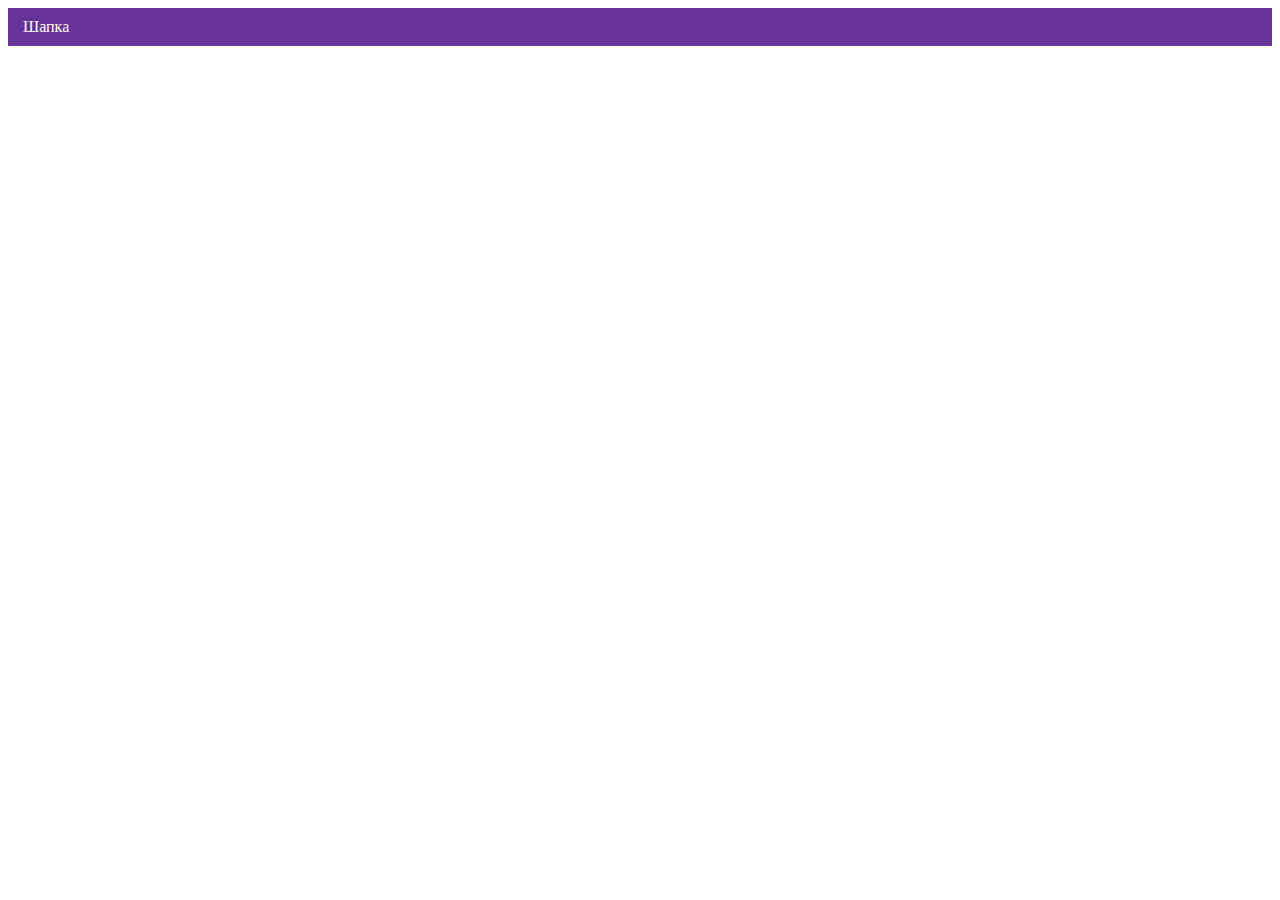
==== index.html @ 22b4818e "Deploying to gh-pages from @ htmlacademy-adaptive/572325-cat-energy-32@078c5bddddd237cd7c69d7fae1dd5" ====
<!DOCTYPE html><html class="page" lang="ru"><head><meta charset="UTF-8"><title>Название проекта</title><meta name="viewport" content="width=device-width,initial-scale=1"><link rel="stylesheet" href="styles/styles.css"><script src="scripts/index.js" defer="defer"></script></head><body class="page__body"><header class="header">Шапка</header></body></html>
---- styles/styles.css ----
.header{color:#fff;background-color:#639;padding:10px 15px}
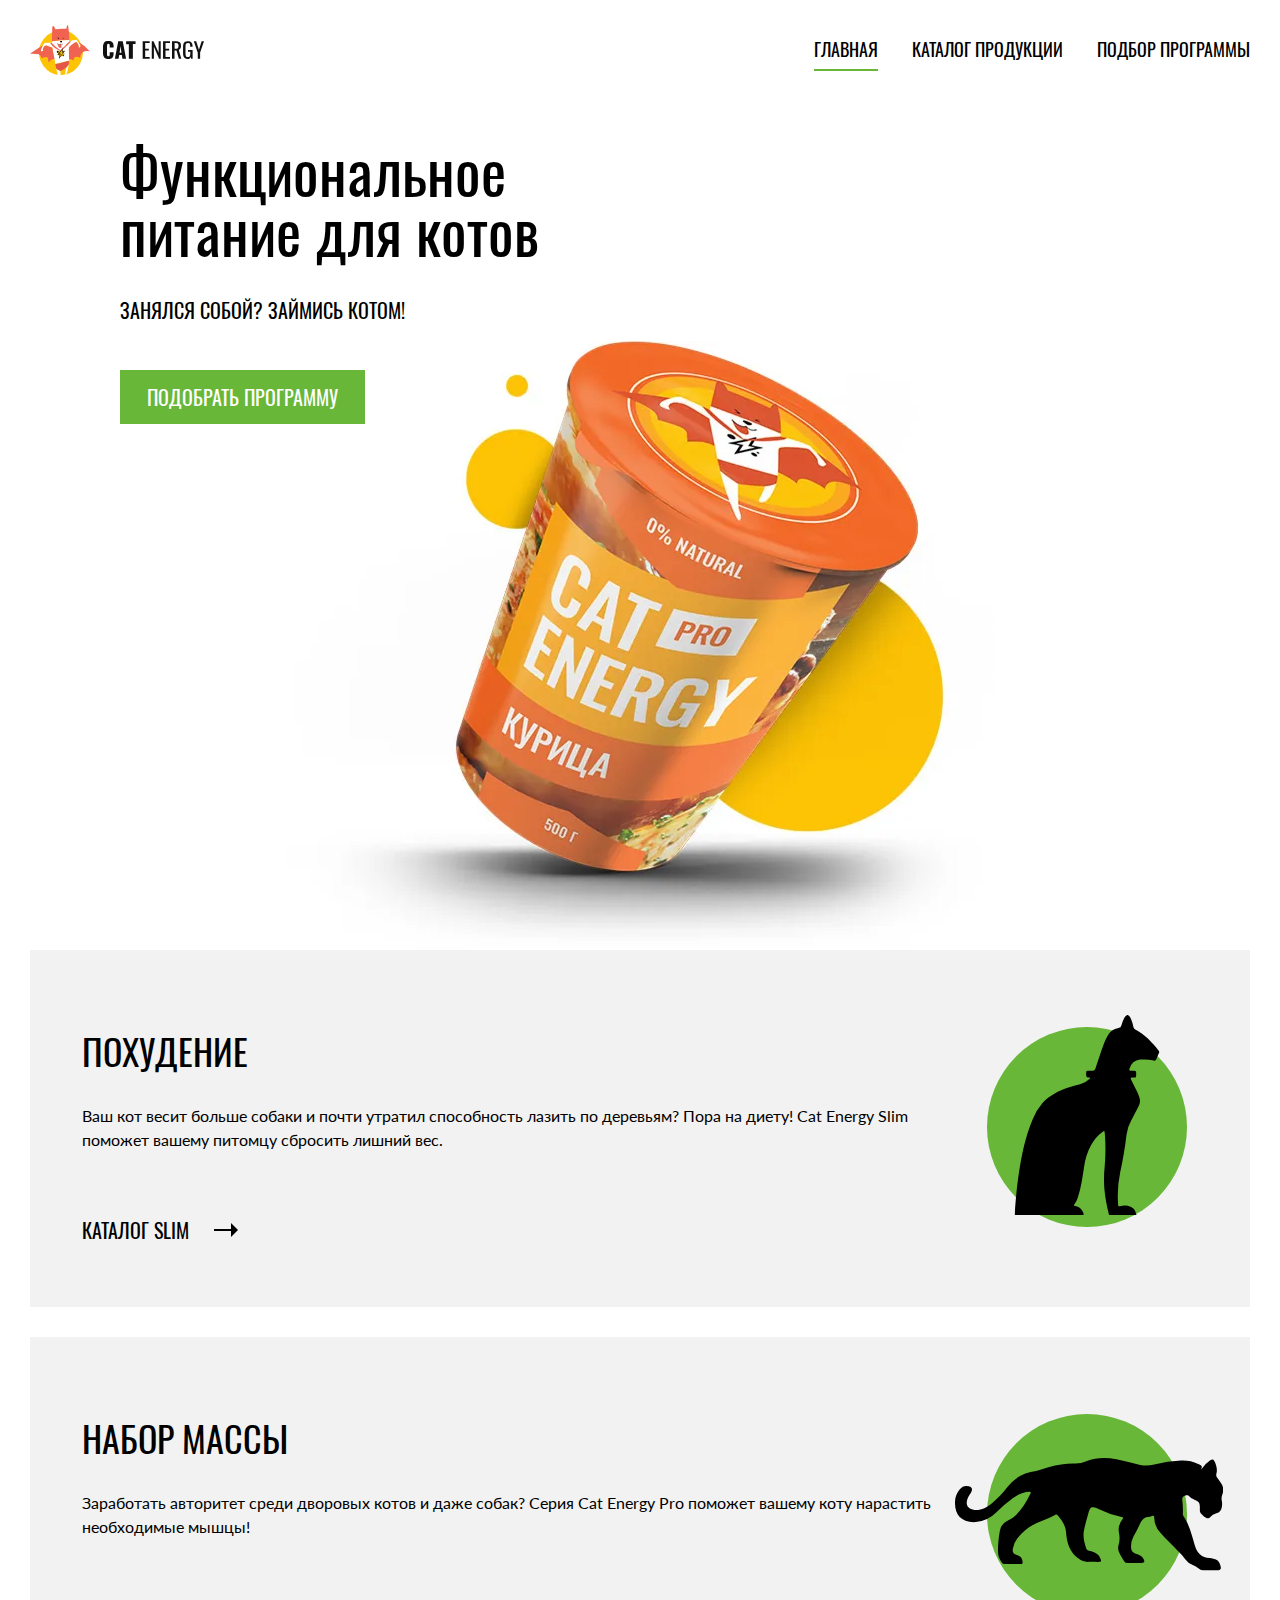
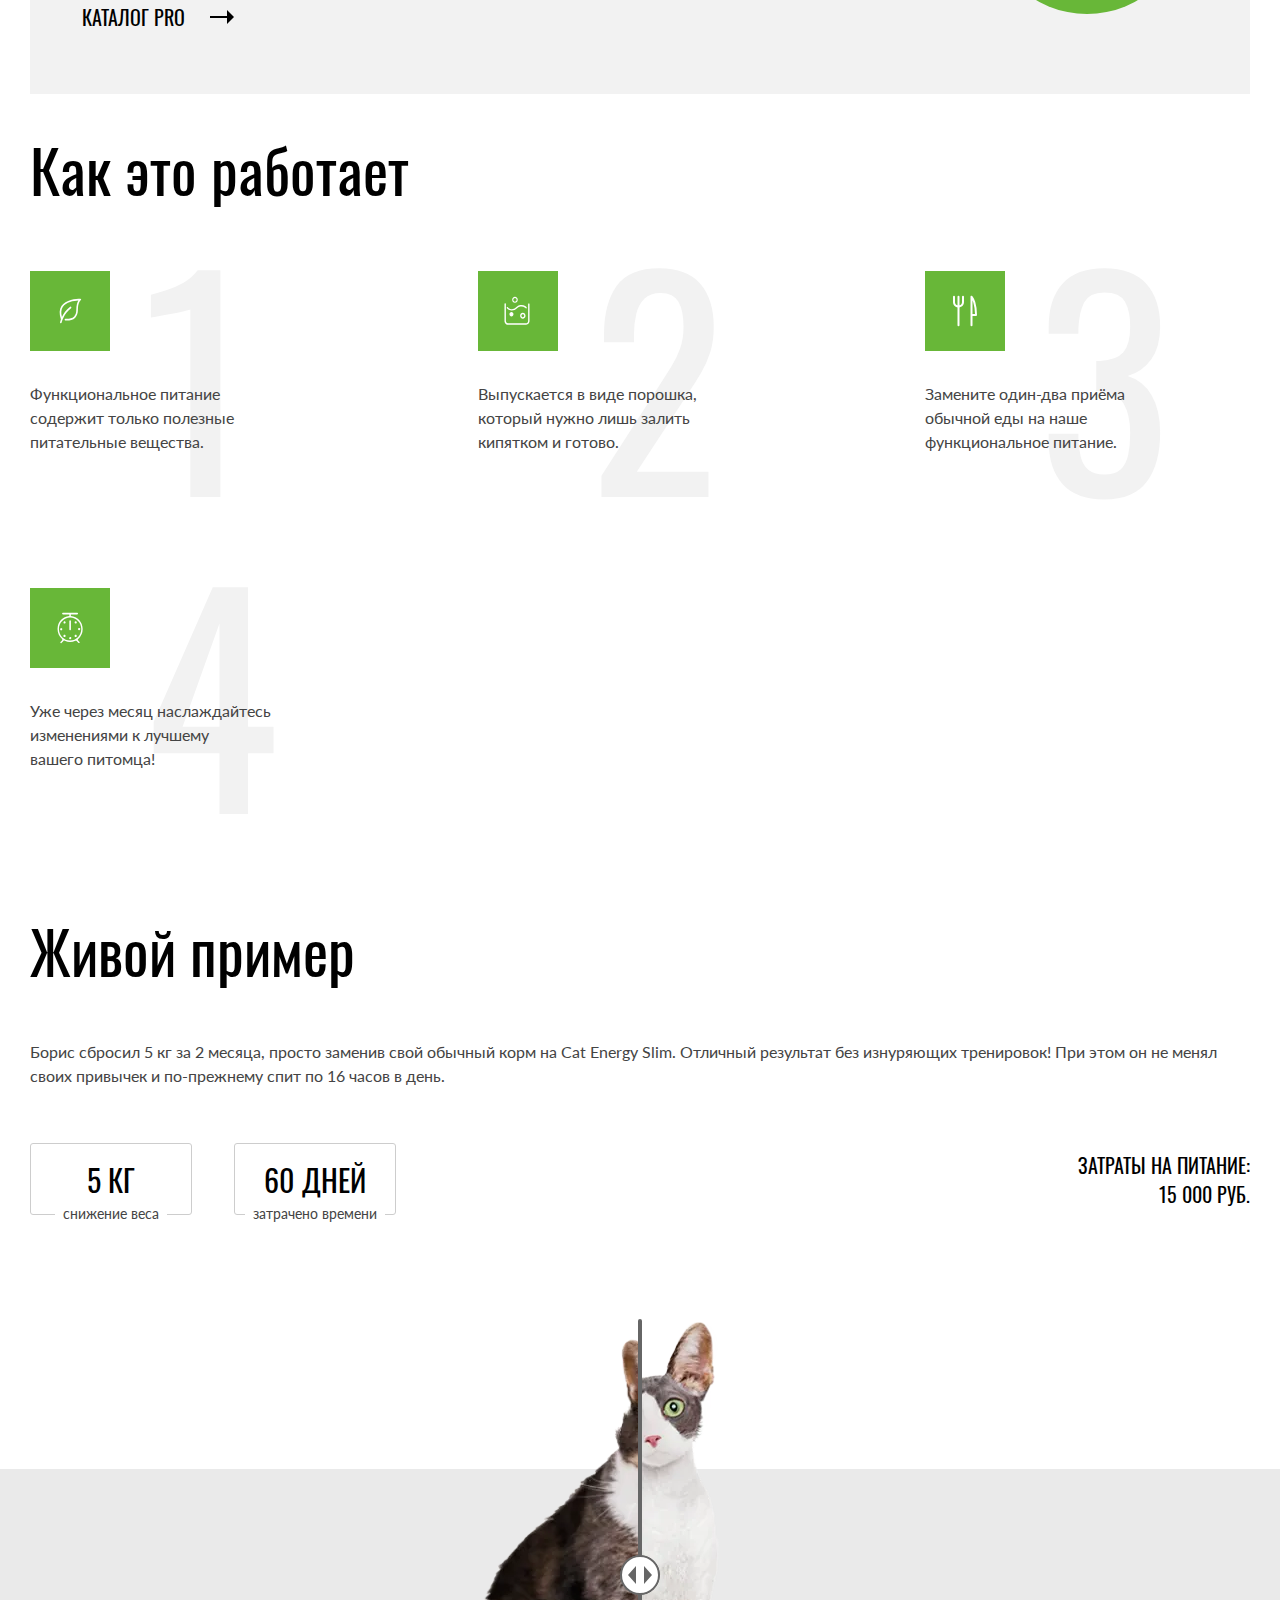
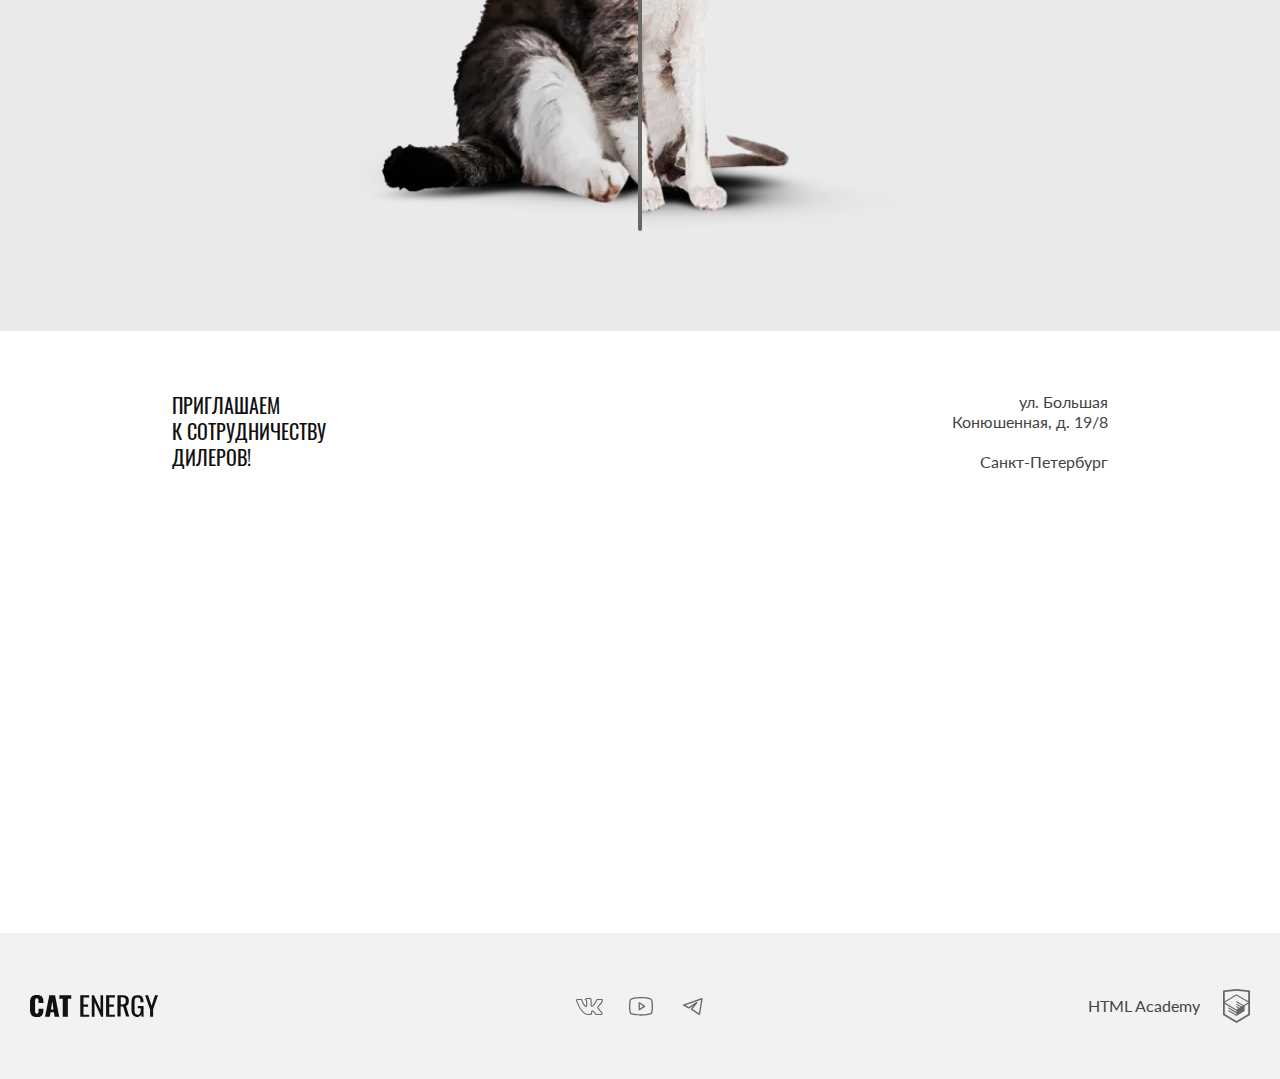
==== commit 690d582c: "Deploying to gh-pages from @ htmlacademy-adaptive/572325-cat-energy-32@dee04a40d681d9922bd56f608c35f" ====
--- a/index.html
+++ b/index.html
@@ -1 +1 @@
-<!DOCTYPE html><html class="page" lang="ru"><head><meta charset="UTF-8"><title>Название проекта</title><meta name="viewport" content="width=device-width,initial-scale=1"><link rel="stylesheet" href="styles/styles.css"><script src="scripts/index.js" defer="defer"></script></head><body class="page__body"><header class="header">Шапка</header></body></html>+<!DOCTYPE html><html class="page" lang="ru"><head><meta charset="UTF-8"><title>CAT Energy - Главная</title><meta name="viewport" content="width=device-width,initial-scale=1"><link rel="stylesheet" href="styles/styles.css"><link rel="preload" href="fonts/oswald/oswaldregular.woff2" as="font" type="font/woff2" crossorigin="anonymous"><link rel="icon" href="favicon.ico"><link rel="icon" href="favicons/icon.svg" type="image/svg+xml"><link rel="apple-touch-icon" href="favicons/apple-icon.png"><link rel="manifest" href="manifest.webmanifest"><script src="scripts/index.js" defer="defer"></script></head><body class="page__body"><header class="main-header main-header--index container"><!-- linthtml-disable --> <a class="main-header__logo" aria-current="page"><picture><source media="(min-width: 1440px)" srcset="images/logo-desktop.svg" width="70" height="59" type="image/svg+xml"><source media="(min-width: 768px)" srcset="images/logo-tablet.svg" width="60" height="50" type="image/svg+xml"><img src="images/logo-mobile.svg" width="33" height="38" alt="Логотип"></picture><picture><img class="main-header__logo-txt" src="images/logo-txt.svg" width="101" height="18" alt="Cat Energy"></picture></a><!-- linthtml-enable --><nav class="main-nav main-nav--index"><ul class="main-nav__list no-js"><li class="main-nav__item main-nav__item--current"><!-- linthtml-disable --> <a class="main-nav__link" aria-current="page">Главная</a><!-- linthtml-enable --></li><li class="main-nav__item"><a class="main-nav__link" href="catalog.html">Каталог продукции</a></li><li class="main-nav__item"><a class="main-nav__link" href="#">Подбор программы</a></li></ul></nav></header><main class="page__content"><section class="promo"><div class="promo__wrapper container"><h1 class="promo__title">Функциональное<br>питание для котов</h1><p class="promo__slogan">Занялся собой? Займись котом!</p><picture><source width="552" height="499" type="image/webp" media="(min-width: 1440px)" srcset="images/webp/promo@1x.webp, images/webp/promo@2x.webp 2x"><source width="709" height="609" type="image/webp" media="(min-width: 768px)" srcset="images/webp/promo-tablet@1x.webp, images/webp/promo-tablet@2x.webp 2x"><source type="image/webp" srcset="images/webp/promo-mobile@1x.webp, images/webp/promo-mobile@2x.webp 2x"><source width="552" height="499" type="image/png" media="(min-width: 1440px)" srcset="images/promo@1x.png, images/promo@2x.png 2x"><source width="709" height="609" type="image/png" media="(min-width: 768px)" srcset="images/promo-tablet@1x.png, images/promo-tablet@2x.png 2x"><img class="promo__img" src="images/promo-mobile@1x.png" srcset="images/promo-mobile@2x.png 2x" width="280" height="270" alt="Образец продукции Cat Energy со вкусом курицы"></picture><a class="promo__link btn" href="#">подобрать программу</a></div></section><section class="usage container"><h2 class="visually-hidden">Назначение питания</h2><ul class="usage__list"><li class="usage__item"><div class="usage__item-decor"></div><h3 class="usage__item-title">похудение</h3><p class="usage__item-text">Ваш кот весит больше собаки и почти утратил способность лазить по деревьям? Пора на диету! Cat Energy Slim поможет вашему питомцу сбросить лишний вес.</p><a class="usage__item-link" href="#">каталог slim</a></li><li class="usage__item"><div class="usage__item-decor"></div><h3 class="usage__item-title">набор массы</h3><p class="usage__item-text">Заработать авторитет среди дворовых котов и даже собак? Серия Cat Energy Pro поможет вашему коту нарастить необходимые мышцы!</p><a class="usage__item-link" href="#">каталог pro</a></li></ul></section><section class="guide container"><h2 class="guide__title">Как это работает</h2><ol class="guide__list"><li class="guide__item guide__item-1">Функциональное питание содержит только полезные питательные вещества.</li><li class="guide__item guide__item-2">Выпускается в виде порошка, который нужно лишь залить кипятком и готово.</li><li class="guide__item guide__item-3">Замените один-два приёма обычной еды на наше функциональное питание.</li><li class="guide__item guide__item-4">Уже через месяц наслаждайтесь изменениями к лучшему вашего&nbsp;питомца!</li></ol></section><article class="results"><div class="results__wrapper container"><h2 class="visually-hidden">Результаты употребления Cat Energy</h2><h3 class="results__title">Живой пример</h3><p class="results__text">Борис сбросил 5 кг за 2 месяца, просто заменив свой обычный корм на Cat Energy Slim. Отличный результат без&nbsp;изнуряющих тренировок! При этом он не менял своих привычек и по-прежнему спит по 16 часов в день.</p><div class="results__stats"><dl class="results__list"><div class="results__item"><dt class="results__name">снижение веса</dt><dd class="results__value">5 КГ</dd></div><div class="results__item"><dt class="results__name">затрачено времени</dt><dd class="results__value">60 ДНЕЙ</dd></div></dl><dl class="results__cost"><dt>Затраты на питание:</dt><dd>15 000 РУБ.</dd></dl></div><div class="results__slider results-slider"><picture><source width="560" height="512" type="image/webp" media="(min-width: 768px)" srcset="images/webp/before-tablet@1x.webp, images/webp/before-tablet@2x.webp 2x"><source type="image/webp" srcset="images/webp/before-mobile@1x.webp, images/webp/before-mobile@2x.webp 2x"><source width="560" height="512" type="image/png" media="(min-width: 768px)" srcset="images/before-tablet@1x.png, images/before-tablet@2x.png 2x"><img class="results-slider__img-before" src="images/before-mobile@1x.png" srcset="images/before-mobile@2x.png 2x" width="280" height="256" alt="Кот Борис с лишним весом"></picture><button class="results-slider__btn" type="button"><span class="visually-hidden">Оцените разницу</span></button><picture><source width="560" height="512" type="image/webp" media="(min-width: 768px)" srcset="images/webp/after-tablet@1x.webp, images/webp/after-tablet@2x.webp 2x"><source type="image/webp" srcset="images/webp/after-mobile@1x.webp, images/webp/after-mobile@2x.webp 2x"><source width="560" height="512" type="image/png" media="(min-width: 768px)" srcset="images/after-tablet@1x.png, images/after-tablet@2x.png 2x"><img class="results-slider__img-after" src="images/after-mobile@1x.png" srcset="images/after-mobile@2x.png 2x" width="280" height="256" alt="Кот Борис после диетпитания от Cat Energy"></picture></div></div></article></main><footer class="main-footer"><section class="main-footer__where"><div class="main-footer__invitation"><h2 class="main-footer__title">Приглашаем<br>к сотрудничеству дилеров!</h2><address class="main-footer__address">ул. Большая Конюшенная, д.&nbsp;19/8<p>Санкт-Петербург</p></address></div><picture><source width="1440" height="400" type="image/webp" media="(min-width: 1440px)" srcset="images/webp/map@1x.webp, images/webp/map@2x.webp 2x"><source width="768" height="400" type="image/webp" media="(min-width: 768px)" srcset="images/webp/map-tablet@1x.webp, images/webp/map-tablet@2x.webp 2x"><source type="image/webp" srcset="images/webp/map-mobile@1x.webp, images/webp/map-mobile@2x.webp 2x"><source width="1440" height="400" type="image/png" media="(min-width: 1440px)" srcset="images/map@1x.png, images/map@2x.png 2x"><source width="768" height="400" type="image/png" media="(min-width: 768px)" srcset="images/map-tablet@1x.png, images/map-tablet@2x.png 2x"><img class="main-footer__map" src="images/map-mobile@1x.png" srcset="images/map-mobile@2x.png 2x" width="320" height="362" alt="Наше местонахождение на карте"></picture></section><section class="main-footer__contacts"><h2 class="visually-hidden">Наши контакты в интернете</h2><div class="main-footer__contacts-wrapper container"><img class="main-footer__logo" src="images/logo-txt.svg" width="128" height="24" alt="Логотип Cat Energy"><ul class="main-footer__social social"><li class="social__item"><a class="social__link social__link--vk" href="#"><span class="visually-hidden">Мы в ВКонтакте</span></a></li><li class="social__item"><a class="social__link social__link--yt" href="#"><span class="visually-hidden">Мы в Youtube</span></a></li><li class="social__item"><a class="social__link social__link--tg" href="#"><span class="visually-hidden">Мы в Telegram</span></a></li></ul><a class="main-footer__copyright" href="https://htmlacademy.ru/intensive/adaptive">HTML Academy</a></div></section></footer></body></html>--- a/styles/styles.css
+++ b/styles/styles.css
@@ -1 +1 @@
-.header{color:#fff;background-color:#639;padding:10px 15px}+@font-face{font-family:Lato;font-weight:400;font-style:normal;src:url(../fonts/lato/Lato-Regular.woff2)format("woff2");font-display:swap}@font-face{font-family:Oswald;font-weight:400;font-style:normal;src:url(../fonts/oswald/oswaldregular.woff2)format("woff2");font-display:swap}*,:before,:after{box-sizing:border-box}body{color:#444;margin:0;font-family:Lato,sans-serif;font-size:14px;line-height:18px}@media (width>=768px){body{font-size:16px;line-height:1.5}}img{object-fit:contain;max-width:100%;display:block}a{text-decoration:none;display:block}h1,h2,h3{margin:0;font-weight:400}p,dl,dd{margin:0}ul,ol{margin:0;padding:0;list-style:none}.container{padding-inline:20px}@media (width>=768px){.container{padding-inline:30px}}@media (width>=1440px){.container{width:1440px;margin:0 auto;padding-inline:110px}}.visually-hidden{white-space:nowrap;-webkit-clip-path:inset(100%);clip-path:inset(100%);clip:rect(0 0 0 0);border:0;width:1px;height:1px;margin:-1px;padding:0;position:absolute;overflow:hidden}.page{height:100%}.page__body{flex-direction:column;min-width:320px;min-height:100%;display:flex}.page-content{flex-grow:1}.page__title{color:#000;margin-block:28px 41px;font-family:Oswald,sans-serif;font-size:36px;line-height:1}@media (width>=768px){.page__title{color:#000;margin-top:40px;font-family:Oswald,sans-serif;font-size:60px;line-height:1}}@media (width>=1440px){.page__title{margin-top:20px}}.btn{text-transform:uppercase;color:#fff;text-align:center;background-color:#68b738;padding:10px 30px;font-family:Oswald,sans-serif;font-size:16px;line-height:1.25}@media (width>=768px){.btn:not(.btn--product):not(.btn--more){font-size:20px;line-height:26px}}.btn:hover{background-color:#5eaa2f}.btn:active{color:#ffffff4d}.btn--subscribe{color:#fff;border:none;padding:15px 30px;font-size:20px;line-height:26px}.btn--subscribe:disabled{cursor:not-allowed;background-color:#f2f2f2}.btn--more{color:#444;background-color:#f2f2f2}.btn--more:hover{background-color:#ebebeb}.btn--more:active{color:#4444444d}.main-header{justify-content:space-between;align-items:center;padding:13px 20px;display:flex;position:relative}@media (width<=768px){.main-header{border-bottom:1px solid #d9d9d9}}@media (width>=768px){.main-header{padding:25px 30px}}@media (width>=1440px){.main-header{padding:55px 110px}.main-header--index{position:absolute;left:0;right:0}}.main-header__logo{justify-content:space-between;align-items:center;width:calc(50% + 50px);display:flex}@media (width>=768px){.main-header__logo{gap:13px;width:auto}}.main-header__logo[href]:hover{opacity:.8}.main-header__logo[href]:active{opacity:.6}@media (width>=1440px){.main-header__logo-txt{width:118px;height:21px}}.main-nav{max-width:65%}@media (width>=1440px){.main-nav{max-width:45%}}.main-nav__list{display:none}@media (width>=768px){.main-nav__list{flex-wrap:wrap;justify-content:end;gap:22px 34px;display:flex}}.main-nav__link{color:#000;text-transform:uppercase;font-family:Oswald,sans-serif;font-size:20px;line-height:1}@media (width>=768px){.main-nav__link{color:#000;font-size:18px;line-height:24px}}@media (width>=1440px){.main-nav__link{color:#000;font-size:20px;line-height:1.5}.main-nav--index .main-nav__link{color:#fff}}.main-nav__link[href]:hover{opacity:.6}.main-nav__link[href]:active{opacity:.3}.main-nav__toggle{cursor:pointer;background-color:#fff;border:none;align-content:center;gap:6px;width:24px;height:24px;padding:0;display:grid}@media (width>=768px){.main-nav__toggle,.main-nav__toggle .main-nav__toggle--open{display:none}}.main-nav__toggle-line,.main-nav__toggle:before,.main-nav__toggle:after{content:"";background-color:#000;height:2px;transition:all .3s;display:block}.main-nav__toggle--open{gap:16px;width:25px;height:25px;position:relative;left:7px}.main-nav__toggle--open:before{transform-origin:0;transform:rotate(46deg)}.main-nav__toggle--open:after{transform-origin:0;transform:rotate(-47deg)}.main-nav__toggle--open .main-nav__toggle-line{display:none}@media (width<768px){.main-nav__toggle--open+.main-nav__list,.no-js{text-align:center;background-color:#fff;border-bottom:1px solid #e6e6e6;width:100%;display:grid;position:absolute;top:100%;left:0}.main-nav__item{border-top:1px solid #e6e6e6;padding:23px 20px}}@media (width>=768px){.main-nav__item--current:after{content:"";background-color:#68b738;height:2px;display:block;position:relative;top:8px}}@media (width>=768px) and (width>=1440px){.main-nav--index .main-nav__item--current:after{background-color:#fff}}.promo{background-repeat:no-repeat}@media (width<768px){.promo{background-image:-webkit-linear-gradient(#68b738d9 302px,#fff 50%),-webkit-linear-gradient(90deg,#444 calc(50% - 160px),#0000 30% 70%,#444 calc(50% + 160px)),-webkit-image-set(url(../images/webp/promo-bg-mobile@1x.webp) 1x type("image/webp"),url(../images/webp/promo-bg-mobile@2x.webp) 2x type("image/webp"),url(../images/promo-bg-mobile@1x.jpg) 1x type("image/jpg"),url(../images/promo-bg-mobile@2x.jpg) 2x type("image/jpg"));background-image:linear-gradient(#68b738d9 302px,#fff 50%),linear-gradient(90deg,#444 calc(50% - 160px),#0000 30% 70%,#444 calc(50% + 160px)),image-set("../images/webp/promo-bg-mobile@1x.webp" 1x type("image/webp"),"../images/webp/promo-bg-mobile@2x.webp" 2x type("image/webp"),"../images/promo-bg-mobile@1x.jpg" 1x type("image/jpg"),"../images/promo-bg-mobile@2x.jpg" 2x type("image/jpg"));background-position:top;margin-bottom:20px}}@media (width>=1440px){.promo{background-color:#4e4e52;background-image:-webkit-linear-gradient(90deg,#fff 50%,#68b738d9 50%),-webkit-image-set(url(../images/webp/promo-bg-desktop@1x.webp) 1x type("image/webp"),url(../images/webp/promo-bg-desktop@2x.webp) 2x type("image/webp"),url(../images/promo-bg-desktop@1x.jpg) 1x type("image/jpg"),url(../images/promo-bg-desktop@2x.jpg) 2x type("image/jpg")),-webkit-linear-gradient(90deg,#0000 80%,#404040);background-image:linear-gradient(90deg,#fff 50%,#68b738d9 50%),image-set("../images/webp/promo-bg-desktop@1x.webp" 1x type("image/webp"),"../images/webp/promo-bg-desktop@2x.webp" 2x type("image/webp"),"../images/promo-bg-desktop@1x.jpg" 1x type("image/jpg"),"../images/promo-bg-desktop@2x.jpg" 2x type("image/jpg")),linear-gradient(90deg,#0000 80%,#404040);background-position:50%,calc(80% + 410px) 0}}.promo__wrapper{text-align:center;color:#fff;justify-items:center;padding-top:27px;font-family:Oswald,sans-serif;display:grid}@media (width>=768px){.promo__wrapper{text-align:left;padding-top:40px}.promo__wrapper>:not(picture){justify-self:start;margin-inline:90px}}@media (width>=1440px){.promo__wrapper{grid-template-columns:50% 1fr;padding-block:145px 50px}.promo__wrapper>:not(picture){margin-inline:80px}}.promo__title{color:#fff;margin-bottom:25px;font-size:36px;line-height:1}@media (width>=768px){.promo__title{color:#000;margin-bottom:40px;font-size:60px;line-height:1}}@media (width>=1440px){.promo__title{margin-top:80px}}.promo__slogan{text-transform:uppercase;margin-bottom:29px;line-height:1}@media (width>=768px){.promo__slogan{color:#000;margin-bottom:50px;font-size:20px;line-height:1}}@media (width>=768px) and (width<1440px){.promo__img{margin-top:-83px}}@media (width<768px){.promo__link{width:280px;margin-top:3px}}@media (width>=768px){.promo__link{grid-row:3;padding:14px 27px}}@media (width>=1440px){.promo picture{grid-area:1/2/span 4;margin-left:-385px}}.usage__item{background-color:#f2f2f2;grid-template-columns:auto 1fr;align-items:center;padding:24px 20px 22px;display:grid;position:relative}.usage__item-decor{background-color:#68b738;border-radius:50%;width:50px;height:50px}.usage__item-decor:before{content:"";height:100%;display:block}.usage__item:nth-child(odd) .usage__item-decor:before{background:url(../icons/stack.svg#cat-usage1) 50% no-repeat;margin-top:-6%}.usage__item:nth-child(2n) .usage__item-decor:before{background:url(../icons/stack.svg#cat-usage2) 50% no-repeat;width:134%;margin-left:-16%}.usage__item-title{text-transform:uppercase;color:#000;grid-column:2;margin-left:20px;font-family:Oswald,sans-serif;font-size:24px;line-height:37px}.usage__item-text,.usage__item-link{grid-column:1/span 2}@media (width>=768px) and (width<1440px){.usage__item-text,.usage__item-link{grid-column:1}}.usage__item-link{text-transform:uppercase;color:#000;align-items:center;gap:15px;width:-moz-fit-content;width:fit-content;margin-top:20px;font-family:Oswald,sans-serif;font-size:16px;line-height:1;transition:all .2s;display:flex;position:relative}.usage__item-link:before{content:"";border:7px solid #0000;border-left-color:#000;position:absolute;right:-13px}.usage__item-link:after{content:"";background-color:#000;width:18px;height:2px;transition:width .3s,opacity .3s}.usage__item-link:hover:after{width:26px}.usage__item-link:active{opacity:.3}@media (width<768px){.usage__item{margin-bottom:20px}.usage__item-text{border-bottom:1px solid #d9d9d9;padding-block:22px}}@media (width>=768px) and (width<1440px){.usage__item{grid-template-columns:1fr auto;column-gap:53px;margin-bottom:30px}.usage__item-decor{grid-area:1/2/span 3;align-self:end;width:200px;height:200px;margin-bottom:23px}.usage__item-title{grid-column:1;margin-bottom:24px;margin-left:0}.usage__item-link{margin-top:52px}}@media (width>=768px){.usage{margin-bottom:45px}.usage__item{padding:77px 63px 57px 52px}.usage__item-title{color:#000;font-size:36px;line-height:1}.usage__item-text{color:#000}.usage__item-link{color:#000;gap:25px;font-size:20px;line-height:1.5}}@media (width>=1440px){.usage{margin-top:82px;margin-bottom:71px}.usage__list{flex-wrap:wrap;gap:80px;display:flex}.usage__item{width:calc(50% - 40px);padding-top:47px;padding-bottom:59px}.usage__item-title{margin-left:62px}.usage__item-decor{width:100px;height:100px}.usage__item-text{margin-top:39px}.usage__item-link{margin-top:27px}}.guide{margin-bottom:48px}.guide__title{color:#000;margin-bottom:40px;font-family:Oswald,sans-serif;font-size:36px;line-height:40px}.guide__item{gap:20px;margin-top:20px;display:flex}.guide__item:before{content:"";background-color:#68b738;background-position:50%;background-repeat:no-repeat;background-size:45%;flex-shrink:0;width:60px;height:60px}.guide__item-1:before{background-image:url(../icons/stack.svg#guide1)}.guide__item-2:before{background-image:url(../icons/stack.svg#guide2)}.guide__item-3:before{background-image:url(../icons/stack.svg#guide3)}.guide__item-4:before{background-image:url(../icons/stack.svg#guide4)}@media (width>=768px){.guide{margin-bottom:92px}.guide__title{color:#000;margin-bottom:12px;font-family:Oswald,sans-serif;font-size:60px;line-height:1}.guide__list{counter-reset:ol 0;flex-wrap:wrap;justify-content:space-between;align-items:center;row-gap:17px;display:flex}.guide__item{align-content:start;gap:31px;width:250px;min-height:280px;margin-right:75px;padding:40px 0 0;display:grid;position:relative}.guide__item:before{background-size:33%;width:80px;height:80px}.guide__item:after{counter-increment:ol 1;content:counter(ol);z-index:-1;color:#f2f2f2;font-family:Oswald,sans-serif;font-size:280px;line-height:1;position:absolute;top:0;left:45%}}@media (width>=1440px){.guide{margin-bottom:69px}.guide__item{width:245px}.guide__item:last-child{margin-right:0}}.results{background-color:#eaeaea;padding-block:25px 40px}@media (width>=768px){.results{background-image:linear-gradient(0deg,#eaeaea 462px,#fff 0);padding-block:0 100px}}@media (width>=1440px){.results{padding-bottom:75px}}.results__title{color:#000;margin-bottom:40px;font-family:Oswald,sans-serif;font-size:36px;line-height:40px}@media (width>=768px){.results__title{color:#000;margin-bottom:60px;font-family:Oswald,sans-serif;font-size:60px;line-height:1}}@media (width>=1440px){.results__title{margin-bottom:146px}}.results__text{margin-bottom:20px}@media (width>=768px){.results__text{margin-bottom:55px}}@media (width>=1440px){.results__text{margin-bottom:70px}}.results__list{flex-wrap:wrap;justify-content:space-between;align-items:center;gap:10%;display:flex}@media (width>=768px){.results__list{justify-content:start;gap:42px}}@media (width>=1440px){.results__list{margin-bottom:60px}}.results__item{text-align:center;border:1px solid #cdcdcd;border-radius:3px;place-items:center;min-width:124px;min-height:56px;margin-bottom:34px;padding:15px;display:grid;position:relative}@media (width>=768px){.results__item{min-width:162px;min-height:72px;margin-bottom:0}}.results__name{color:#444;background-color:#eaeaea;width:70%;padding-inline:8px;font-size:12px;line-height:1;position:absolute;bottom:-17px}@media (width>=768px){.results__name{color:#444;width:-moz-fit-content;width:fit-content;max-width:142px;font-size:14px;line-height:1;bottom:-7px}}.results__value{text-transform:uppercase;color:#000;font-family:Oswald,sans-serif;font-size:24px;line-height:1}@media (width>=768px){.results__value{color:#000;font-size:30px;line-height:37px}}.results__cost{text-transform:uppercase;color:#000;justify-content:center;gap:3px;margin-bottom:20px;font-family:Oswald,sans-serif;font-size:14px;line-height:20px;display:flex}@media (width>=768px){.results__cost{color:#000;margin-bottom:0;font-size:20px;line-height:1}}@media (width>=1440px){.results__cost{justify-content:start;gap:65px}}.results__slider{margin:0 auto}@media (width>=1440px){.results__slider{grid-area:1/2/span 3}}@media (width>=768px) and (width<1440px){.results__stats{justify-content:space-between;align-items:center;gap:10%;margin-bottom:104px;display:flex}.results__list{flex:1}.results__name{background-color:#fff}.results__cost{flex-direction:column;align-items:end;gap:9px;width:25%}}@media (width>=1440px){.results__wrapper{grid-template-columns:1fr 560px;column-gap:225px;display:grid}}.results-slider{width:-moz-fit-content;width:fit-content;height:-moz-fit-content;height:fit-content;position:relative}.results-slider__btn,.results-slider__img-after{position:absolute;top:0}.results-slider__btn{z-index:1;cursor:col-resize;background-color:#666;border:none;border-radius:2px;width:4px;height:100%;padding:0;left:calc(50% - 2px)}.results-slider__btn:before,.results-slider__btn:after{content:"";border-radius:50%;width:40px;height:40px;display:block;position:absolute;bottom:50%;right:-18px;transform:translateY(50%)}.results-slider__btn:before{background-color:#fff;border:1px solid #666}.results-slider__btn:after{background-color:#666;-webkit-mask-image:url(../icons/stack.svg#slider-btn);mask-image:url(../icons/stack.svg#slider-btn);-webkit-mask-size:40px 40px;mask-size:40px 40px}.results-slider__btn:active:before{border:none}.results-slider__btn:hover:before{border-color:#68b738}.results-slider__btn:hover,.results-slider__btn:hover:after{background-color:#68b738}.results-slider__btn:active,.results-slider__btn:active:after{background-color:#5eaa2f99}.results-slider__img-before{-webkit-clip-path:polygon(0 0,50% 0,50% 100%,0 100%);clip-path:polygon(0 0,50% 0,50% 100%,0 100%)}.results-slider__img-after{-webkit-clip-path:polygon(50% 0,100% 0,100% 100%,50% 100%);clip-path:polygon(50% 0,100% 0,100% 100%,50% 100%)}.main-product__list{grid-template-columns:repeat(auto-fit,minmax(245px,1fr));margin-bottom:25px;display:grid}@media (width<768px){.main-product__list{border-top:1px solid #ebebeb;padding-inline:0}}@media (width>=768px){.main-product__list{gap:60px;padding-block:43px 47px}}@media (width>=1440px){.main-product__list{gap:63px 80px}}@media (width<768px){.main-product__item{border-bottom:1px solid #ebebeb;padding:20px 20px 24px}}@media (width>=768px){.main-product__item{padding:10px 37px 40px;padding-inline:38px}}.product-card{display:grid}.product-card:not(:last-child){grid-template-columns:repeat(2,1fr);align-content:space-between;row-gap:17px}@media (width<768px){.product-card:not(:last-child) .product-card__link-btn{grid-column:span 2}}@media (width>=768px){.product-card:not(:last-child){background-image:linear-gradient(#fff 81px,#0000 0);grid-template-columns:1fr;row-gap:22px}.product-card:not(:last-child) .product-card__info,.product-card:not(:last-child) .product-card__info-row:not(:last-child){border-bottom:1px solid #cdcdcd}.product-card:not(:last-child) .product-card__info-row{padding-block:3px 7px}.product-card:not(:last-child) .product-card__link-btn{margin-top:10px}}@media (width>=1440px){.product-card:not(:last-child){row-gap:12px}.product-card:not(:last-child) .product-card__info{padding-bottom:5px}.product-card:not(:last-child) .product-card__info-row{padding-top:4px}.product-card:not(:last-child) .product-card__link-btn{margin-top:20px}}.product-card__name{text-transform:uppercase;width:70%;margin-bottom:15px;font-family:Oswald,sans-serif}@media (width>=768px){.product-card__name{text-align:center;width:65%;margin:0 auto 17px}}@media (width>=1440px){.product-card__name{width:80%;margin-bottom:18px}}.product-card__name a,.product-card--more .product-card__name{color:#222;font-size:16px;line-height:1.25}@media (width>=768px){.product-card__name a,.product-card--more .product-card__name{color:#222;font-size:20px;line-height:1.2}}.product-card__info-row{color:#444;justify-content:space-between;align-items:center;font-size:12px;line-height:16px;display:flex}@media (width>=768px){.product-card__info-row{color:#444;font-size:16px;line-height:1.25}}.product-card--more{text-align:center;grid-template-rows:auto 1fr auto;grid-template-columns:1fr;justify-items:center;padding-top:25px}.product-card--more .product-card__name{color:#111;width:auto;margin-bottom:9px;position:relative}@media (width>=768px){.product-card--more .product-card__name{width:70%;margin-bottom:23px}}@media (width>=1440px){.product-card--more .product-card__name{width:100%;margin-bottom:26px}}.product-card--more .product-card__name:before,.product-card--more .product-card__name:after{content:"";background-color:#d3d3d3;width:2px;height:30px;margin:0 auto;display:block}.product-card--more .product-card__name:before{margin-bottom:23px}.product-card--more .product-card__name:after{position:absolute;top:0;left:0;right:0;transform:rotate(90deg)}@media (width>=768px){.product-card--more .product-card__name:before,.product-card--more .product-card__name:after{height:60px}.product-card--more .product-card__name:before{margin-bottom:48px}}@media (width>=1440px){.product-card--more .product-card__name:before{margin-bottom:38px}}@media (width>=768px){.product-card--more .product-card__info-row{align-self:start;width:90%;line-height:18px}}@media (width>=1440px){.product-card--more .product-card__info-row{width:100%}}.product-card--more .product-card__link-btn{width:100%;margin-top:21px}.product-card__img-link img{object-fit:scale-down;margin:0 auto}@media (width>=768px){.product-card:not(:last-child){background-color:#f2f2f2}.product-card--more{border:2px solid #f2f2f2;margin-top:81px;padding-top:50px}}.top-line{position:relative}.top-line:before{content:"";z-index:-1;background-color:#68b738;width:100%;height:2px;display:block;position:absolute;top:10px}@media (width>=768px){.top-line:before{top:14px}}@media (width>=1440px){.top-line:before{top:18px}}.top-line__title{color:#000;background-color:#fff;width:-moz-fit-content;width:fit-content;margin-left:20px;padding-right:40px;font-family:Oswald,sans-serif;font-size:24px;line-height:1;box-shadow:-40px 0 #fff}@media (width>=768px){.top-line__title{color:#000;margin-left:70px;font-family:Oswald,sans-serif;font-size:32px;line-height:1}}@media (width>=1440px){.top-line__title{color:#000;margin-left:calc(50vw - 610px);font-family:Oswald,sans-serif;font-size:40px;line-height:1}}.other-product{margin-bottom:40px}@media (width>=768px){.other-product{margin-bottom:80px}}@media (width>=1440px){.other-product{margin-bottom:95px}}.other-product__wrapper{gap:35px;padding-top:35px;display:grid}@media (width>=768px){.other-product__wrapper{justify-items:center;gap:70px;padding-top:80px}}@media (width>=1440px){.other-product__wrapper{gap:80px;display:flex}}.other-product__list{border-top:1px solid #cdcdcd}@media (width>=768px){.other-product__list{width:100%;max-width:800px}}@media (width>=1440px){.other-product__list{max-width:895px}}.other-product__item{border-bottom:1px solid #cdcdcd;gap:11px;padding-block:13px 18px;display:grid}@media (width>=768px){.other-product__item{gap:26px;padding:26px 38px}}@media (width>=768px) and (width<1440px){.other-product__item{border-inline:1px solid #cdcdcd}}@media (width>=1440px){.other-product__item{justify-content:flex-end;align-items:center;gap:30px;padding:14px 0 17px;display:flex}}.other-product__name{text-transform:uppercase;color:#222;font-family:Oswald,sans-serif;font-size:16px;line-height:1}@media (width>=768px){.other-product__name{color:#222;font-size:20px;line-height:1}}@media (width>=1440px){.other-product__name{margin-right:auto}}.other-product__info{justify-content:space-between;align-items:center;gap:20px;line-height:20px;display:flex}@media (width>=768px) and (width<1440px){.other-product__info{justify-content:flex-end}}@media (width>=1440px){.other-product__info{width:295px}}.other-product__info .other-product__price{flex-shrink:0}@media (width>=768px) and (width<1440px){.other-product__info .other-product__price{text-align:right;flex-grow:1;max-width:max(70px,10%)}}@media (width>=1440px){.other-product__info .other-product__price{width:52px}}@media (width>=768px){.other-product__link-btn{grid-column:span 2}}@media (width>=1440px){.other-product__link-btn{width:244px}}.giftbox{background-image:-webkit-image-set(url(../images/webp/gift-bg-mobile@1x.webp) 1x type("image/webp"),url(../images/webp/gift-bg-mobile@2x.webp) 2x type("image/webp"),url(../images/gift-bg-mobile@1x.jpg) 1x type("image/jpg"),url(../images/gift-bg-mobile@2x.jpg) 2x type("image/jpg"));background-image:image-set("../images/webp/gift-bg-mobile@1x.webp" 1x type("image/webp"),"../images/webp/gift-bg-mobile@2x.webp" 2x type("image/webp"),"../images/gift-bg-mobile@1x.jpg" 1x type("image/jpg"),"../images/gift-bg-mobile@2x.jpg" 2x type("image/jpg"));background-position:50%;background-size:cover;flex-grow:1}@media (width>=576px) and (width<1440px){.giftbox{background-image:-webkit-image-set(url(../images/webp/gift-bg-tablet@1x.webp) 1x type("image/webp"),url(../images/webp/gift-bg-tablet@2x.webp) 2x type("image/webp"),url(../images/gift-bg-tablet@1x.jpg) 1x type("image/jpg"),url(../images/gift-bg-tablet@2x.jpg) 2x type("image/jpg"));background-image:image-set("../images/webp/gift-bg-tablet@1x.webp" 1x type("image/webp"),"../images/webp/gift-bg-tablet@2x.webp" 2x type("image/webp"),"../images/gift-bg-tablet@1x.jpg" 1x type("image/jpg"),"../images/gift-bg-tablet@2x.jpg" 2x type("image/jpg"));width:100%;max-width:707px;min-height:200px}}@media (width>=1440px){.giftbox{background-image:-webkit-image-set(url(../images/webp/gift-bg-desktop@1x.webp) 1x type("image/webp"),url(../images/webp/gift-bg-desktop@2x.webp) 2x type("image/webp"),url(../images/gift-bg-desktop@1x.jpg) 1x type("image/jpg"),url(../images/gift-bg-desktop@2x.jpg) 2x type("image/jpg"));background-image:image-set("../images/webp/gift-bg-desktop@1x.webp" 1x type("image/webp"),"../images/webp/gift-bg-desktop@2x.webp" 2x type("image/webp"),"../images/gift-bg-desktop@1x.jpg" 1x type("image/jpg"),"../images/gift-bg-desktop@2x.jpg" 2x type("image/jpg"))}}.giftbox__text{color:#fff;text-align:center;background-color:#68b738d9;gap:48px;height:100%;padding:59px 60px 43px;font-size:16px;line-height:1.25;display:grid}@media (width>=576px) and (width<1440px){.giftbox__text{text-align:left;grid-template-columns:80px 210px;justify-content:space-between;align-items:center;height:100%;padding:57px 77px 55px}}@media (width>=1440px){.giftbox__text{align-content:space-between;gap:10px;padding:56px 40px 43px}}.giftbox__text:before{content:"";background:url(../icons/stack.svg#gift) 50% no-repeat;place-self:start center;width:78px;height:80px;display:block}@media (width>=768px){.giftbox__text:before{width:80px;height:83px}}.subscribe__title{color:#000;font-family:Oswald,sans-serif;font-size:24px;line-height:1}@media (width>=768px){.subscribe__title{color:#000;font-family:Oswald,sans-serif;font-size:32px;line-height:1}}@media (width>=1440px){.subscribe__title{color:#000;font-family:Oswald,sans-serif;font-size:40px;line-height:1}}.subscribe__wrapper{text-align:center;padding-block:32px 40px}@media (width>=768px){.subscribe__wrapper{padding-block:66px 80px}}@media (width>=1440px){.subscribe__wrapper{padding-block:72px 104px}}@media (width>=768px){.subscribe__wrapper>*{width:max(632px,82%);margin:0 auto}}@media (width>=1440px){.subscribe__wrapper>*{width:752px}}.subscribe__text{color:#000;text-align:center;margin-bottom:24px;font-family:Oswald,sans-serif;font-size:16px;line-height:1.5}@media (width>=768px){.subscribe__text{color:#000;font-family:Oswald,sans-serif;font-size:24px;line-height:32px}.subscribe__form{justify-content:center;display:flex}}@media (width<768px){.subscribe__form>*{min-width:max(280px,85%)}}.subscribe__input{text-transform:uppercase;color:#444;outline-offset:-1px;border:none;outline:1px solid #cdcdcd;padding:13px;font-family:Oswald,sans-serif;font-size:20px;line-height:1.5}@media (width<768px){.subscribe__input{margin-bottom:16px}}@media (width>=768px){.subscribe__input{flex-grow:1}}.subscribe__input:hover{outline-color:#e7e7e7}.subscribe__input:focus-visible{outline:2px solid #444}.subscribe__input:invalid:not(:placeholder-shown){outline-color:#ff8282}@media (width>=768px){.subscribe__btn{width:256px}}.main-footer__contacts{background-color:#f2f2f2}.main-footer__where{width:100vw;position:relative}.main-footer__where iframe{border:none;height:362px;display:block}@media (width>=768px){.main-footer__where iframe{height:400px}}.main-footer__invitation{justify-content:space-evenly;padding:26px 20px;display:flex}.main-footer__invitation--catalog{background-color:#f2f2f2}.main-footer__invitation>*{flex-grow:1;flex-basis:140px;max-width:185px}@media (width>=768px){.main-footer__invitation{gap:40%;padding:61px 65px}}@media (width>=1440px){.main-footer__invitation{z-index:1;background-color:#fff;gap:15%;width:565px;padding-inline:78px 52px;position:absolute;top:95px;right:calc(50% + 45px)}}.main-footer__title{text-transform:uppercase;color:#111;font-family:Oswald,sans-serif;font-size:16px;line-height:1.25}@media (width>=768px){.main-footer__title{color:#111;font-size:20px;line-height:1.3}}.main-footer__address{font-style:normal;line-height:20px}@media (width>=768px){.main-footer__address{font-size:16px}.main-footer__address p{margin-top:20px}}@media (width>=768px) and (width<1440px){.main-footer__address{text-align:right}}.main-footer__map{margin:0 auto}.main-footer__contacts-wrapper{justify-items:center;gap:20px;padding-block:40px;display:grid}@media (width>=768px){.main-footer__contacts-wrapper{justify-content:space-between;align-items:center;padding-block:43px;display:flex}}@media (width>=1440px){.main-footer__contacts-wrapper{padding-block:54px}}.main-footer__logo-link{background-color:#111;width:128px;height:24px;-webkit-mask:url(../images/logo-txt.svg) 50%/100% no-repeat;mask:url(../images/logo-txt.svg) 50%/100% no-repeat}.main-footer__logo-link:hover,.main-footer__logo-link:focus-visible{background-color:#3e3e3e}.main-footer__logo-link:active{background-color:#6b6b6b}.main-footer__copyright{color:#444;justify-content:space-between;justify-self:stretch;align-items:center;min-height:34px;font-size:16px;line-height:1.25;display:flex}.main-footer__copyright:after{content:"";background-color:#666;flex-shrink:0;width:27px;height:34px;margin-left:23px;display:block;-webkit-mask-image:url(../icons/stack.svg#html-academy);mask-image:url(../icons/stack.svg#html-academy)}.main-footer__copyright:hover:after,.main-footer__copyright:focus-visible:after{background-color:#68b738}.main-footer__copyright:active{opacity:.3}.social{flex-wrap:wrap;justify-content:center;gap:24px;width:280px;padding-block:19px;display:flex}@media (width<768px){.social{border-block:1px solid #d9d9d9}}@media (width>=768px){.social{margin-left:35px}}.social__item{align-items:center;display:flex}.social__link{background-color:#666;width:28px;height:22px}.social__link:hover,.social__link:focus-visible{background-color:#68b738}.social__link:active{opacity:.3}.social__link--vk{-webkit-mask-image:url(../icons/stack.svg#vkontakte);mask-image:url(../icons/stack.svg#vkontakte)}.social__link--yt{-webkit-mask-image:url(../icons/stack.svg#youtube);mask-image:url(../icons/stack.svg#youtube)}.social__link--tg{-webkit-mask-image:url(../icons/stack.svg#telegram);mask-image:url(../icons/stack.svg#telegram)}